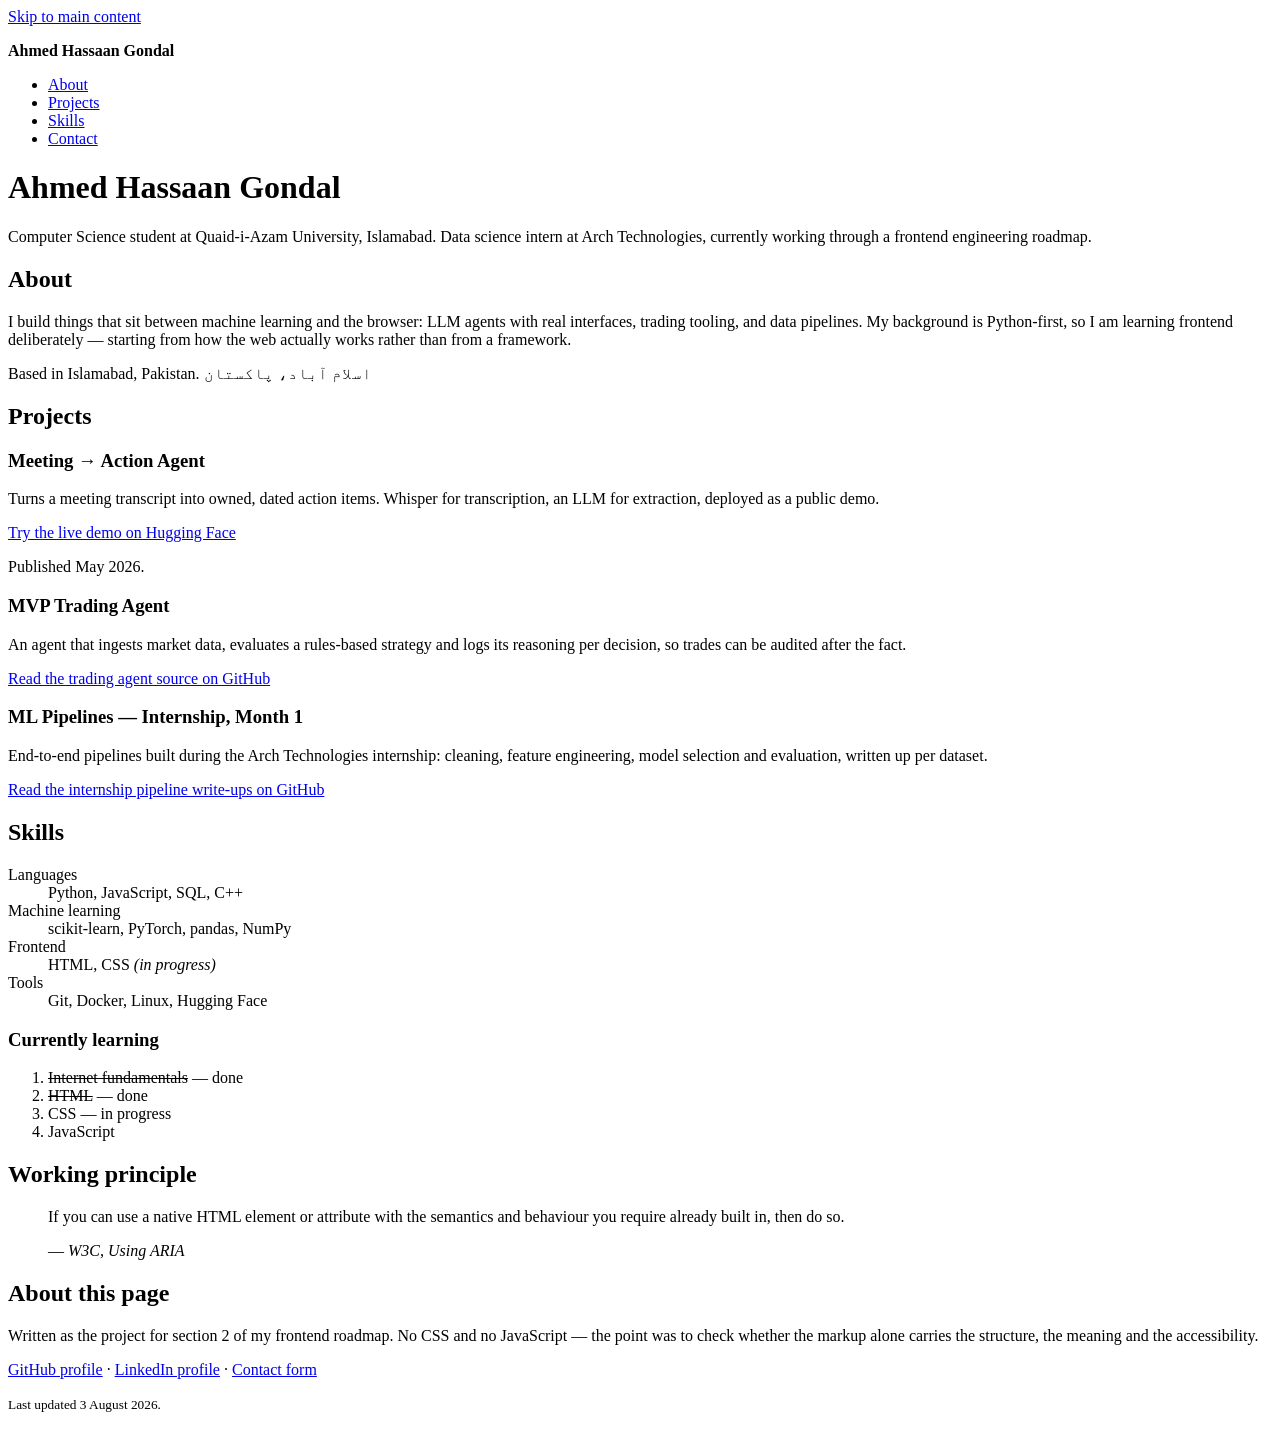
==== 02-html/project-devcard/index.html @ 5aa3e100 "HTML practice: DevCard profile page and contact form Built with HTML only, no CSS or JavaScript. Sem" ====
<!doctype html>
<html lang="en">
<head>
  <meta charset="utf-8">
  <meta name="viewport" content="width=device-width, initial-scale=1">

  <title>Ahmed Hassaan Gondal — Frontend &amp; Machine Learning</title>
  <meta name="description"
        content="CS student at Quaid-i-Azam University and data science intern at Arch Technologies. Projects in LLM agents, trading systems and frontend engineering.">
  <link rel="canonical" href="https://ahm-gondal.github.io/devcard/">

  <!-- Link previews on LinkedIn / WhatsApp / X -->
  <meta property="og:type" content="profile">
  <meta property="og:title" content="Ahmed Hassaan Gondal — Frontend &amp; Machine Learning">
  <meta property="og:description"
        content="CS student at Quaid-i-Azam University and data science intern at Arch Technologies.">
  <meta property="og:url" content="https://ahm-gondal.github.io/devcard/">
  <meta property="og:image" content="https://ahm-gondal.github.io/devcard/preview.png">
  <meta property="og:image:alt" content="Ahmed Hassaan Gondal, developer profile card">
  <meta name="twitter:card" content="summary_large_image">

  <!-- Structured data: tells search engines this page describes a Person -->
  <script type="application/ld+json">
  {
    "@context": "https://schema.org",
    "@type": "Person",
    "name": "Ahmed Hassaan Gondal",
    "jobTitle": "Data Science Intern",
    "worksFor": { "@type": "Organization", "name": "Arch Technologies" },
    "alumniOf": { "@type": "CollegeOrUniversity", "name": "Quaid-i-Azam University, Islamabad" },
    "url": "https://ahm-gondal.github.io/",
    "sameAs": [
      "https://github.com/ahm-gondal",
      "https://www.linkedin.com/in/ahmed-hassaan-gondal-4175a73b6/",
      "https://huggingface.co/ahm-gondal"
    ],
    "knowsAbout": ["Machine Learning", "LLM Agents", "Frontend Engineering", "Python", "JavaScript"]
  }
  </script>
</head>

<body>
  <!-- First focusable element on the page: lets keyboard users jump the nav. -->
  <a href="#main">Skip to main content</a>

  <header>
    <p><strong>Ahmed Hassaan Gondal</strong></p>

    <nav aria-label="Primary">
      <ul>
        <li><a href="#about">About</a></li>
        <li><a href="#projects">Projects</a></li>
        <li><a href="#skills">Skills</a></li>
        <li><a href="contact.html">Contact</a></li>
      </ul>
    </nav>
  </header>

  <!-- Exactly one <main> per page. -->
  <main id="main">
    <h1>Ahmed Hassaan Gondal</h1>
    <p>Computer Science student at Quaid-i-Azam University, Islamabad. Data science
      intern at Arch Technologies, currently working through a frontend engineering
      roadmap.</p>

    <!-- Each <section> is labelled by its own heading via aria-labelledby, so it
         is exposed as a navigable region rather than an anonymous group. -->
    <section id="about" aria-labelledby="about-heading">
      <h2 id="about-heading">About</h2>
      <p>I build things that sit between machine learning and the browser: LLM agents
        with real interfaces, trading tooling, and data pipelines. My background is
        Python-first, so I am learning frontend deliberately — starting from how the
        web actually works rather than from a framework.</p>
      <p>Based in Islamabad, Pakistan.
        <span lang="ur" dir="rtl">اسلام آباد، پاکستان</span>
      </p>
    </section>

    <section id="projects" aria-labelledby="projects-heading">
      <h2 id="projects-heading">Projects</h2>

      <!-- <article>: each project is self-contained and would make sense alone. -->
      <article aria-labelledby="p-meeting">
        <h3 id="p-meeting">Meeting → Action Agent</h3>
        <p>Turns a meeting transcript into owned, dated action items. Whisper for
          transcription, an LLM for extraction, deployed as a public demo.</p>
        <p>
          <a href="https://huggingface.co/spaces/ahm-gondal/meeting-action-agent">
            Try the live demo on Hugging Face
          </a>
        </p>
        <p>Published <time datetime="2026-05">May 2026</time>.</p>
      </article>

      <article aria-labelledby="p-trading">
        <h3 id="p-trading">MVP Trading Agent</h3>
        <p>An agent that ingests market data, evaluates a rules-based strategy and
          logs its reasoning per decision, so trades can be audited after the fact.</p>
        <p>
          <a href="https://github.com/ahm-gondal/mvp-trading-agent">
            Read the trading agent source on GitHub
          </a>
        </p>
      </article>

      <article aria-labelledby="p-pipelines">
        <h3 id="p-pipelines">ML Pipelines — Internship, Month 1</h3>
        <p>End-to-end pipelines built during the Arch Technologies internship:
          cleaning, feature engineering, model selection and evaluation, written up
          per dataset.</p>
        <p>
          <a href="https://github.com/ahm-gondal/data-science-internship-month1">
            Read the internship pipeline write-ups on GitHub
          </a>
        </p>
      </article>
    </section>

    <section id="skills" aria-labelledby="skills-heading">
      <h2 id="skills-heading">Skills</h2>

      <!-- A description list is the honest structure for name/value pairs. -->
      <dl>
        <dt>Languages</dt>
        <dd>Python, JavaScript, SQL, C++</dd>

        <dt>Machine learning</dt>
        <dd>scikit-learn, PyTorch, pandas, NumPy</dd>

        <dt>Frontend</dt>
        <dd>HTML, CSS <em>(in progress)</em></dd>

        <dt>Tools</dt>
        <dd>Git, Docker, Linux, Hugging Face</dd>
      </dl>

      <h3>Currently learning</h3>
      <ol>
        <li><s>Internet fundamentals</s> — done</li>
        <li><s>HTML</s> — done</li>
        <li>CSS — in progress</li>
        <li>JavaScript</li>
      </ol>
    </section>

    <section aria-labelledby="quote-heading">
      <h2 id="quote-heading">Working principle</h2>
      <blockquote cite="https://www.w3.org/TR/using-aria/">
        <p>If you can use a native HTML element or attribute with the semantics and
          behaviour you require already built in, then do so.</p>
        <footer>— <cite>W3C, Using ARIA</cite></footer>
      </blockquote>
    </section>
  </main>

  <!-- Tangential to the page's main content. -->
  <aside aria-labelledby="colophon-heading">
    <h2 id="colophon-heading">About this page</h2>
    <p>Written as the project for section 2 of my frontend roadmap. No CSS and no
      JavaScript — the point was to check whether the markup alone carries the
      structure, the meaning and the accessibility.</p>
  </aside>

  <footer>
    <p>
      <a href="https://github.com/ahm-gondal">GitHub profile</a> ·
      <a href="https://www.linkedin.com/in/ahmed-hassaan-gondal-4175a73b6/">LinkedIn profile</a> ·
      <a href="contact.html">Contact form</a>
    </p>
    <p><small>Last updated <time datetime="2026-08-03">3 August 2026</time>.</small></p>
  </footer>
</body>
</html>
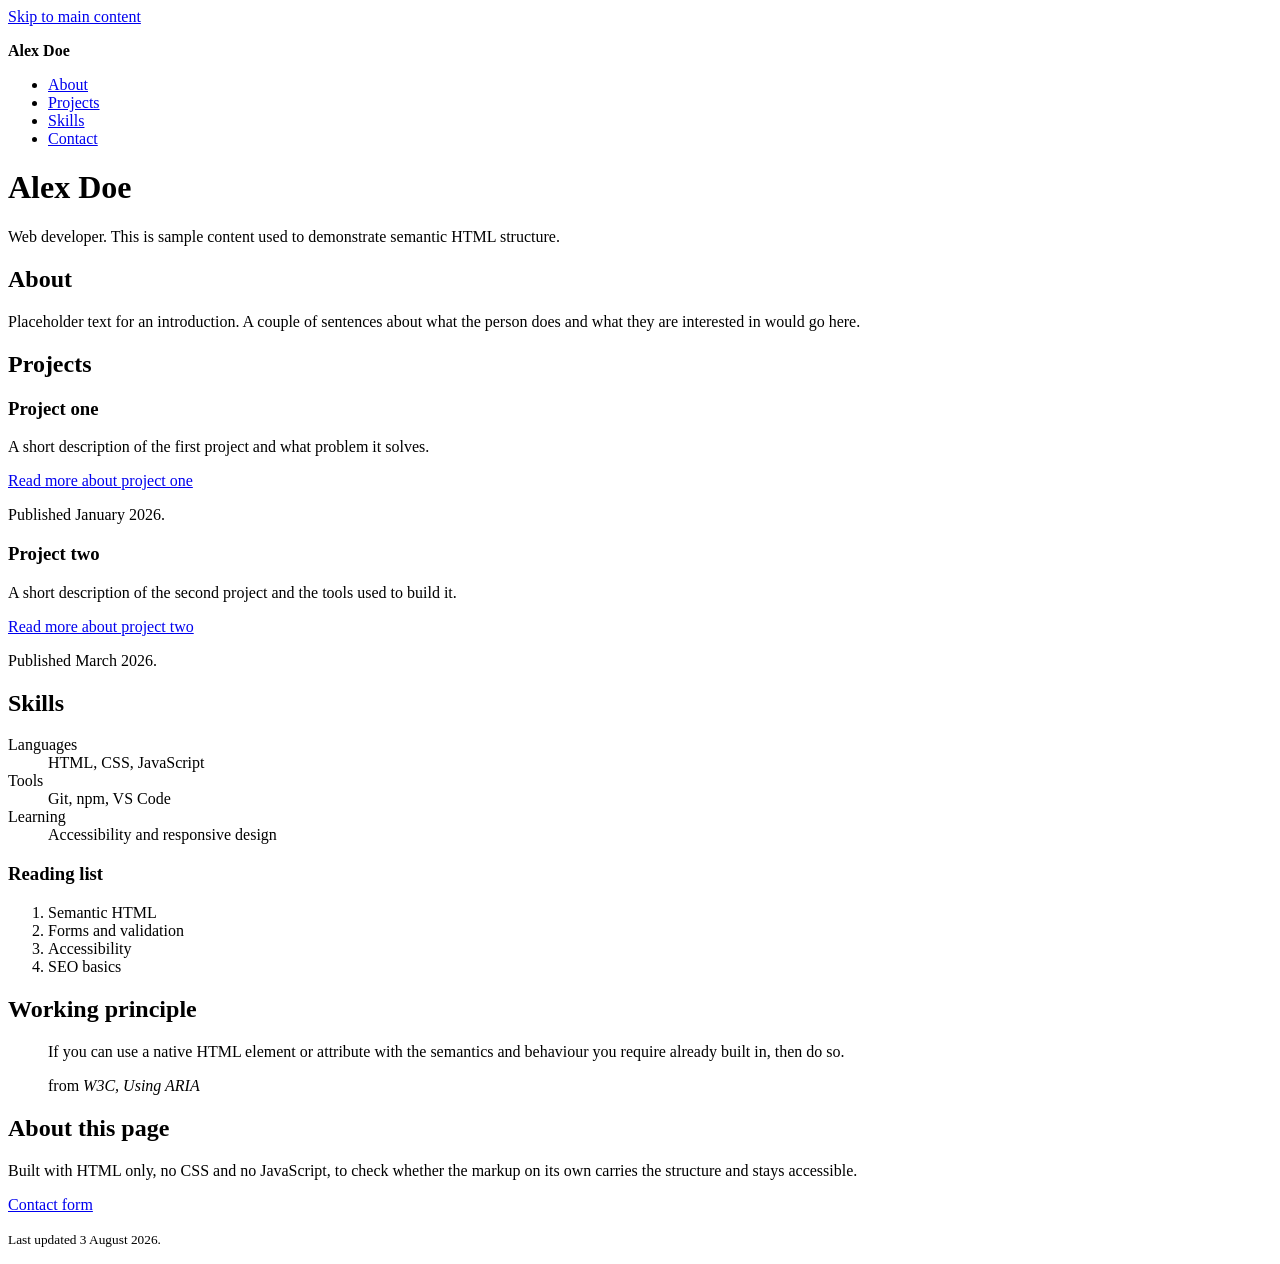
==== commit 4e24f3bd: "Use placeholder content on the profile page instead of my own details" ====
--- a/02-html/project-devcard/index.html
+++ b/02-html/project-devcard/index.html
@@ -4,47 +4,36 @@
   <meta charset="utf-8">
   <meta name="viewport" content="width=device-width, initial-scale=1">
 
-  <title>Ahmed Hassaan Gondal — Frontend &amp; Machine Learning</title>
+  <title>Profile page</title>
   <meta name="description"
-        content="CS student at Quaid-i-Azam University and data science intern at Arch Technologies. Projects in LLM agents, trading systems and frontend engineering.">
-  <link rel="canonical" href="https://ahm-gondal.github.io/devcard/">
+        content="A sample profile page built with semantic HTML only, no CSS and no JavaScript.">
+  <link rel="canonical" href="https://example.com/">
 
-  <!-- Link previews on LinkedIn / WhatsApp / X -->
+  <!-- Controls the preview card when the link is shared. -->
   <meta property="og:type" content="profile">
-  <meta property="og:title" content="Ahmed Hassaan Gondal — Frontend &amp; Machine Learning">
-  <meta property="og:description"
-        content="CS student at Quaid-i-Azam University and data science intern at Arch Technologies.">
-  <meta property="og:url" content="https://ahm-gondal.github.io/devcard/">
-  <meta property="og:image" content="https://ahm-gondal.github.io/devcard/preview.png">
-  <meta property="og:image:alt" content="Ahmed Hassaan Gondal, developer profile card">
-  <meta name="twitter:card" content="summary_large_image">
+  <meta property="og:title" content="Profile page">
+  <meta property="og:description" content="A sample profile page built with semantic HTML.">
+  <meta property="og:url" content="https://example.com/">
 
-  <!-- Structured data: tells search engines this page describes a Person -->
+  <!-- Structured data: tells search engines the page describes a person. -->
   <script type="application/ld+json">
   {
     "@context": "https://schema.org",
     "@type": "Person",
-    "name": "Ahmed Hassaan Gondal",
-    "jobTitle": "Data Science Intern",
-    "worksFor": { "@type": "Organization", "name": "Arch Technologies" },
-    "alumniOf": { "@type": "CollegeOrUniversity", "name": "Quaid-i-Azam University, Islamabad" },
-    "url": "https://ahm-gondal.github.io/",
-    "sameAs": [
-      "https://github.com/ahm-gondal",
-      "https://www.linkedin.com/in/ahmed-hassaan-gondal-4175a73b6/",
-      "https://huggingface.co/ahm-gondal"
-    ],
-    "knowsAbout": ["Machine Learning", "LLM Agents", "Frontend Engineering", "Python", "JavaScript"]
+    "name": "Alex Doe",
+    "jobTitle": "Web Developer",
+    "url": "https://example.com/",
+    "knowsAbout": ["HTML", "CSS", "JavaScript"]
   }
   </script>
 </head>
 
 <body>
-  <!-- First focusable element on the page: lets keyboard users jump the nav. -->
+  <!-- First focusable element on the page, so keyboard users can jump the nav. -->
   <a href="#main">Skip to main content</a>
 
   <header>
-    <p><strong>Ahmed Hassaan Gondal</strong></p>
+    <p><strong>Alex Doe</strong></p>
 
     <nav aria-label="Primary">
       <ul>
@@ -56,90 +45,60 @@
     </nav>
   </header>
 
-  <!-- Exactly one <main> per page. -->
+  <!-- Only one <main> is allowed per page. -->
   <main id="main">
-    <h1>Ahmed Hassaan Gondal</h1>
-    <p>Computer Science student at Quaid-i-Azam University, Islamabad. Data science
-      intern at Arch Technologies, currently working through a frontend engineering
-      roadmap.</p>
+    <h1>Alex Doe</h1>
+    <p>Web developer. This is sample content used to demonstrate semantic HTML
+      structure.</p>
 
-    <!-- Each <section> is labelled by its own heading via aria-labelledby, so it
-         is exposed as a navigable region rather than an anonymous group. -->
+    <!-- Each section is named by its own heading, so it shows up as a labelled
+         region that a screen reader can jump to. -->
     <section id="about" aria-labelledby="about-heading">
       <h2 id="about-heading">About</h2>
-      <p>I build things that sit between machine learning and the browser: LLM agents
-        with real interfaces, trading tooling, and data pipelines. My background is
-        Python-first, so I am learning frontend deliberately — starting from how the
-        web actually works rather than from a framework.</p>
-      <p>Based in Islamabad, Pakistan.
-        <span lang="ur" dir="rtl">اسلام آباد، پاکستان</span>
-      </p>
+      <p>Placeholder text for an introduction. A couple of sentences about what
+        the person does and what they are interested in would go here.</p>
     </section>
 
     <section id="projects" aria-labelledby="projects-heading">
       <h2 id="projects-heading">Projects</h2>
 
-      <!-- <article>: each project is self-contained and would make sense alone. -->
-      <article aria-labelledby="p-meeting">
-        <h3 id="p-meeting">Meeting → Action Agent</h3>
-        <p>Turns a meeting transcript into owned, dated action items. Whisper for
-          transcription, an LLM for extraction, deployed as a public demo.</p>
-        <p>
-          <a href="https://huggingface.co/spaces/ahm-gondal/meeting-action-agent">
-            Try the live demo on Hugging Face
-          </a>
-        </p>
-        <p>Published <time datetime="2026-05">May 2026</time>.</p>
+      <!-- <article> because each project stands on its own. -->
+      <article aria-labelledby="p-one">
+        <h3 id="p-one">Project one</h3>
+        <p>A short description of the first project and what problem it solves.</p>
+        <p><a href="https://example.com/project-one">Read more about project one</a></p>
+        <p>Published <time datetime="2026-01">January 2026</time>.</p>
       </article>
 
-      <article aria-labelledby="p-trading">
-        <h3 id="p-trading">MVP Trading Agent</h3>
-        <p>An agent that ingests market data, evaluates a rules-based strategy and
-          logs its reasoning per decision, so trades can be audited after the fact.</p>
-        <p>
-          <a href="https://github.com/ahm-gondal/mvp-trading-agent">
-            Read the trading agent source on GitHub
-          </a>
-        </p>
-      </article>
-
-      <article aria-labelledby="p-pipelines">
-        <h3 id="p-pipelines">ML Pipelines — Internship, Month 1</h3>
-        <p>End-to-end pipelines built during the Arch Technologies internship:
-          cleaning, feature engineering, model selection and evaluation, written up
-          per dataset.</p>
-        <p>
-          <a href="https://github.com/ahm-gondal/data-science-internship-month1">
-            Read the internship pipeline write-ups on GitHub
-          </a>
-        </p>
+      <article aria-labelledby="p-two">
+        <h3 id="p-two">Project two</h3>
+        <p>A short description of the second project and the tools used to build it.</p>
+        <p><a href="https://example.com/project-two">Read more about project two</a></p>
+        <p>Published <time datetime="2026-03">March 2026</time>.</p>
       </article>
     </section>
 
     <section id="skills" aria-labelledby="skills-heading">
       <h2 id="skills-heading">Skills</h2>
 
-      <!-- A description list is the honest structure for name/value pairs. -->
+      <!-- A description list is the right structure for name and value pairs. -->
       <dl>
         <dt>Languages</dt>
-        <dd>Python, JavaScript, SQL, C++</dd>
-
-        <dt>Machine learning</dt>
-        <dd>scikit-learn, PyTorch, pandas, NumPy</dd>
-
-        <dt>Frontend</dt>
-        <dd>HTML, CSS <em>(in progress)</em></dd>
+        <dd>HTML, CSS, JavaScript</dd>
 
         <dt>Tools</dt>
-        <dd>Git, Docker, Linux, Hugging Face</dd>
+        <dd>Git, npm, VS Code</dd>
+
+        <dt>Learning</dt>
+        <dd>Accessibility and responsive design</dd>
       </dl>
 
-      <h3>Currently learning</h3>
+      <h3>Reading list</h3>
       <ol>
-        <li><s>Internet fundamentals</s> — done</li>
-        <li><s>HTML</s> — done</li>
-        <li>CSS — in progress</li>
-        <li>JavaScript</li>
+        <li>Semantic HTML</li>
+        <li>Forms and validation</li>
+        <li>Accessibility</li>
+        <li>SEO basics</li>
       </ol>
     </section>
 
@@ -148,25 +107,20 @@
       <blockquote cite="https://www.w3.org/TR/using-aria/">
         <p>If you can use a native HTML element or attribute with the semantics and
           behaviour you require already built in, then do so.</p>
-        <footer>— <cite>W3C, Using ARIA</cite></footer>
+        <footer>from <cite>W3C, Using ARIA</cite></footer>
       </blockquote>
     </section>
   </main>
 
-  <!-- Tangential to the page's main content. -->
+  <!-- Content that is related but not part of the main topic. -->
   <aside aria-labelledby="colophon-heading">
     <h2 id="colophon-heading">About this page</h2>
-    <p>Written as the project for section 2 of my frontend roadmap. No CSS and no
-      JavaScript — the point was to check whether the markup alone carries the
-      structure, the meaning and the accessibility.</p>
+    <p>Built with HTML only, no CSS and no JavaScript, to check whether the markup
+      on its own carries the structure and stays accessible.</p>
   </aside>
 
   <footer>
-    <p>
-      <a href="https://github.com/ahm-gondal">GitHub profile</a> ·
-      <a href="https://www.linkedin.com/in/ahmed-hassaan-gondal-4175a73b6/">LinkedIn profile</a> ·
-      <a href="contact.html">Contact form</a>
-    </p>
+    <p><a href="contact.html">Contact form</a></p>
     <p><small>Last updated <time datetime="2026-08-03">3 August 2026</time>.</small></p>
   </footer>
 </body>
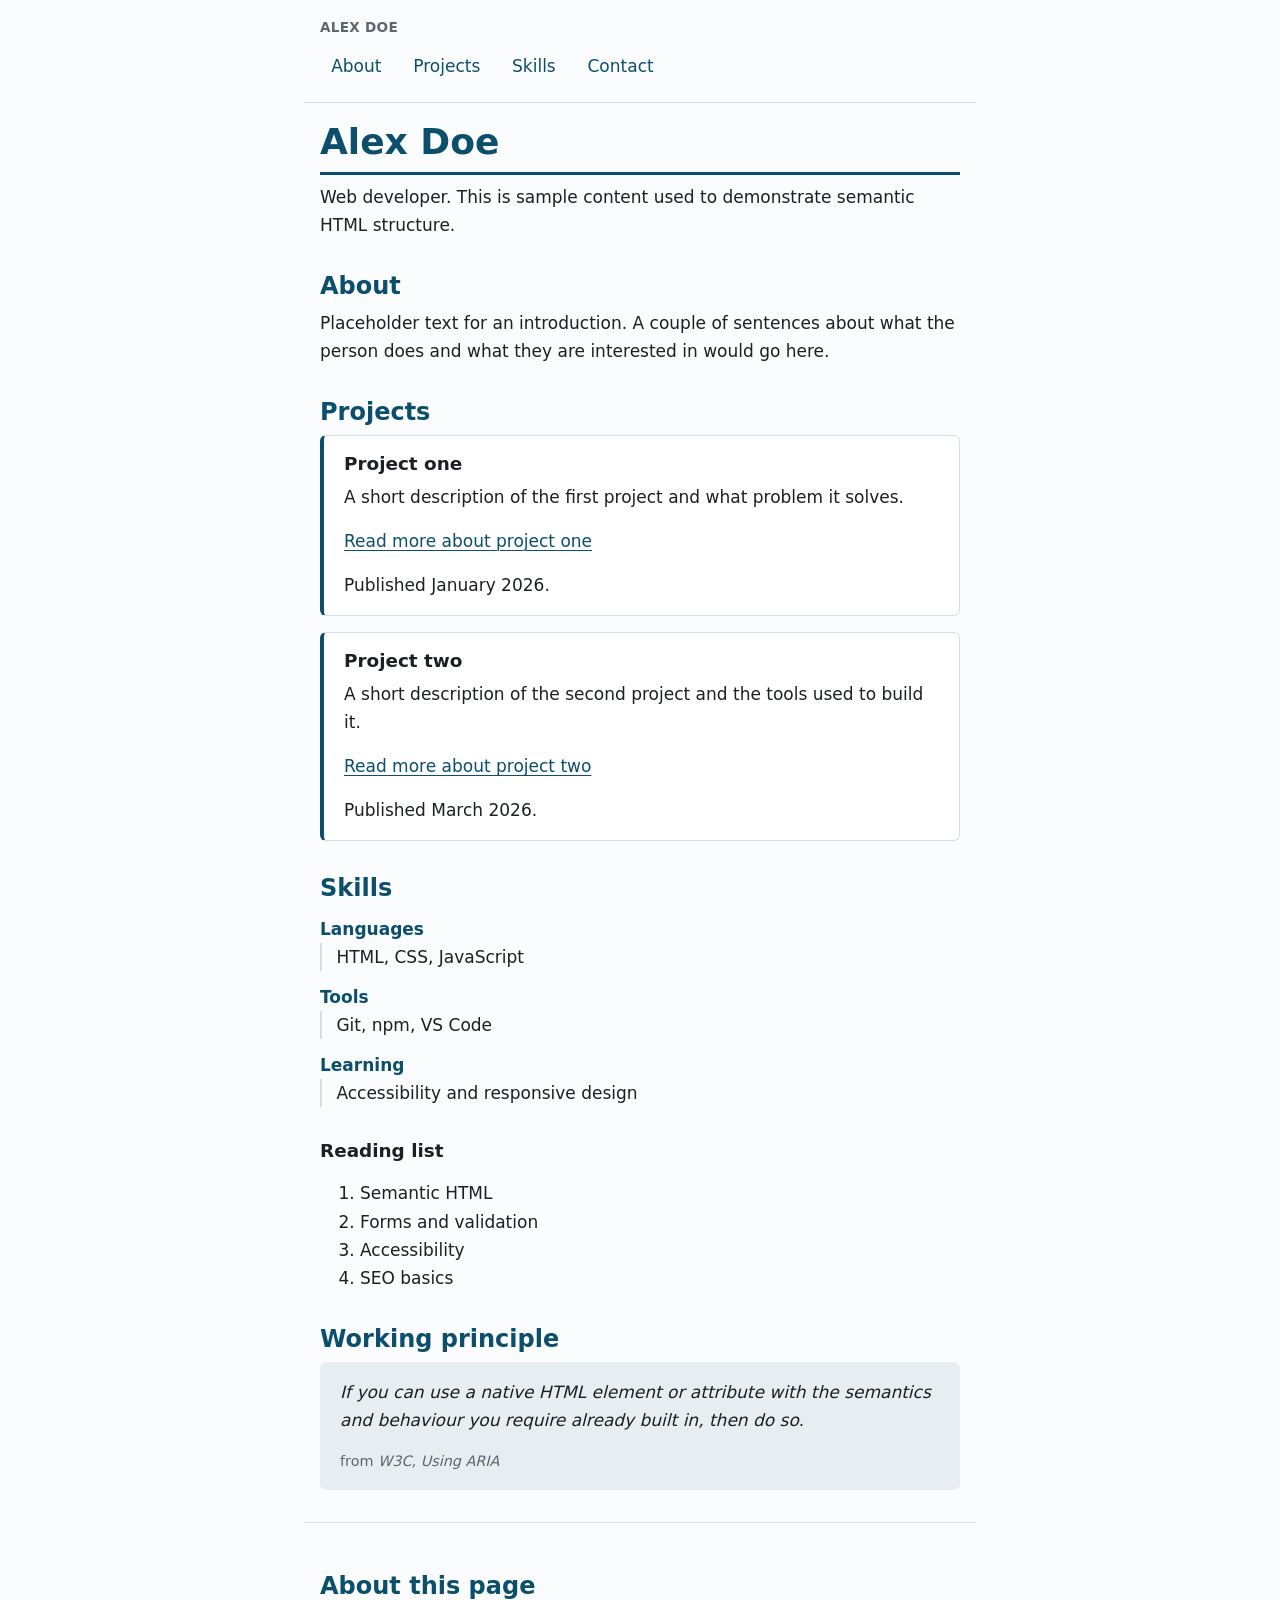
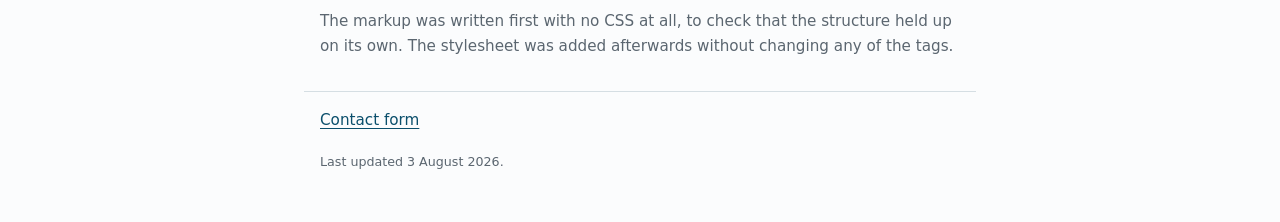
==== commit a7d331b2: "CSS basics: stylesheet for the DevCard pages Selectors, cascade and specificity, box model with bord" ====
--- a/02-html/project-devcard/index.html
+++ b/02-html/project-devcard/index.html
@@ -8,6 +8,7 @@
   <meta name="description"
         content="A sample profile page built with semantic HTML only, no CSS and no JavaScript.">
   <link rel="canonical" href="https://example.com/">
+  <link rel="stylesheet" href="style.css">
 
   <!-- Controls the preview card when the link is shared. -->
   <meta property="og:type" content="profile">
@@ -115,8 +116,9 @@
   <!-- Content that is related but not part of the main topic. -->
   <aside aria-labelledby="colophon-heading">
     <h2 id="colophon-heading">About this page</h2>
-    <p>Built with HTML only, no CSS and no JavaScript, to check whether the markup
-      on its own carries the structure and stays accessible.</p>
+    <p>The markup was written first with no CSS at all, to check that the structure
+      held up on its own. The stylesheet was added afterwards without changing any
+      of the tags.</p>
   </aside>
 
   <footer>
--- a/02-html/project-devcard/style.css
+++ b/02-html/project-devcard/style.css
@@ -0,0 +1,378 @@
+/* ==========================================================================
+   Stylesheet for the DevCard pages.
+
+   Section 3 of the roadmap, first half: CSS fundamentals only.
+   No flexbox, no grid, no media queries yet, those come with layouts and
+   responsive design. Everything here is selectors, the cascade, the box
+   model, units, colour and typography.
+
+   The HTML was not restructured to make this work. The only change to the
+   markup was adding the <link> tag in <head>.
+   ========================================================================== */
+
+
+/* --------------------------------------------------------------------------
+   1. Custom properties
+
+   Declared on :root so every element inherits them. One place to change a
+   colour instead of hunting through the file.
+   -------------------------------------------------------------------------- */
+
+:root {
+  --ink:        #1c1f23;   /* body text */
+  --ink-soft:   #5b6670;   /* secondary text */
+  --accent:     #0b4f6c;   /* headings and links */
+  --accent-dim: #e7eef2;   /* tinted backgrounds */
+  --line:       #d5dee3;   /* borders and rules */
+  --page:       #fbfcfd;
+  --card:       #ffffff;
+
+  --space:      1rem;
+  --radius:     6px;
+}
+
+
+/* --------------------------------------------------------------------------
+   2. Box model reset
+
+   By default width means the CONTENT width, so padding and border get added
+   on top and boxes end up wider than the number you wrote. border-box makes
+   width mean the whole visible box. Applied to everything through the
+   universal selector plus both pseudo-elements.
+   -------------------------------------------------------------------------- */
+
+*,
+*::before,
+*::after {
+  box-sizing: border-box;
+}
+
+body {
+  margin: 0;                    /* browsers ship with a default 8px margin */
+}
+
+
+/* --------------------------------------------------------------------------
+   3. Typography
+
+   Font properties are inherited, so setting them once on body covers almost
+   everything. Form controls are the exception, they do not inherit fonts,
+   which is handled further down.
+
+   rem is used for sizes because it is relative to the root font size and
+   respects the user's browser setting. px would ignore it.
+   -------------------------------------------------------------------------- */
+
+body {
+  font-family: "Segoe UI", system-ui, -apple-system, Arial, sans-serif;
+  font-size: 1.0625rem;         /* 17px at the default root size */
+  line-height: 1.65;            /* unitless, so children scale from their own size */
+  color: var(--ink);
+  background-color: var(--page);
+}
+
+/* The <main> is a plain block, so auto side margins centre it and max-width
+   caps the line length. Around 70 characters per line is comfortable to read. */
+main,
+header,
+aside,
+body > footer {
+  max-width: 42rem;
+  margin-left: auto;
+  margin-right: auto;
+  padding-left: var(--space);
+  padding-right: var(--space);
+}
+
+h1, h2, h3 {
+  color: var(--accent);
+  line-height: 1.25;
+  margin-top: 2rem;
+  margin-bottom: 0.5rem;
+}
+
+h1 {
+  font-size: 2.25rem;
+  margin-top: 1rem;
+  padding-bottom: 0.5rem;
+  border-bottom: 3px solid var(--accent);
+}
+
+h2 { font-size: 1.5rem; }
+h3 { font-size: 1.15rem; color: var(--ink); }
+
+p {
+  margin-top: 0;
+  margin-bottom: var(--space);
+}
+
+small {
+  color: var(--ink-soft);
+}
+
+
+/* --------------------------------------------------------------------------
+   4. Links
+
+   Order matters here because all four have the same specificity, so the last
+   matching rule wins. LVHA: link, visited, hover, active.
+   -------------------------------------------------------------------------- */
+
+a {
+  color: var(--accent);
+  text-decoration-thickness: 1px;
+  text-underline-offset: 3px;
+}
+
+a:hover {
+  background-color: var(--accent-dim);
+}
+
+/* :focus-visible only shows the ring for keyboard users, not on mouse clicks.
+   Never remove the outline without putting something back. */
+a:focus-visible,
+button:focus-visible,
+input:focus-visible,
+select:focus-visible,
+textarea:focus-visible {
+  outline: 3px solid var(--accent);
+  outline-offset: 2px;
+}
+
+/* The skip link is pulled off screen and comes back only when focused.
+   display: none would remove it from the tab order entirely. */
+body > a[href="#main"] {
+  position: absolute;
+  left: -9999px;
+}
+
+body > a[href="#main"]:focus {
+  position: static;
+  display: inline-block;
+  margin: var(--space);
+  padding: 0.5rem 1rem;
+  background-color: var(--accent);
+  color: #fff;
+  border-radius: var(--radius);
+}
+
+
+/* --------------------------------------------------------------------------
+   5. Header and navigation
+
+   No flexbox yet. display: inline-block turns each list item into a box that
+   sits on the same line but still accepts padding and margins.
+   -------------------------------------------------------------------------- */
+
+header {
+  padding-top: var(--space);
+  padding-bottom: var(--space);
+  border-bottom: 1px solid var(--line);
+}
+
+header > p {
+  margin-bottom: 0.5rem;
+  letter-spacing: 0.02em;
+  text-transform: uppercase;
+  font-size: 0.85rem;
+  color: var(--ink-soft);
+}
+
+nav ul {
+  list-style: none;
+  margin: 0;
+  padding: 0;
+}
+
+nav li {
+  display: inline-block;
+  margin-right: 0.25rem;
+}
+
+nav a {
+  display: inline-block;
+  padding: 0.35rem 0.7rem;
+  border-radius: var(--radius);
+  text-decoration: none;
+}
+
+nav a:hover {
+  background-color: var(--accent-dim);
+}
+
+/* Attribute selector. aria-current="page" is already in the HTML for
+   accessibility, so it can be styled directly without adding a class. */
+nav a[aria-current="page"] {
+  background-color: var(--accent);
+  color: #fff;
+}
+
+
+/* --------------------------------------------------------------------------
+   6. Sections, articles and quotes
+   -------------------------------------------------------------------------- */
+
+section {
+  margin-bottom: 2rem;
+}
+
+article {
+  background-color: var(--card);
+  border: 1px solid var(--line);
+  border-left: 4px solid var(--accent);
+  border-radius: var(--radius);
+  padding: var(--space) 1.25rem;
+  margin-bottom: var(--space);
+}
+
+article h3 {
+  margin-top: 0;
+}
+
+/* Collapses the gap left by the last paragraph inside a padded box. */
+article p:last-child {
+  margin-bottom: 0;
+}
+
+blockquote {
+  margin: 0;
+  padding: var(--space) 1.25rem;
+  background-color: var(--accent-dim);
+  border-radius: var(--radius);
+  font-style: italic;
+}
+
+blockquote footer {
+  font-style: normal;
+  font-size: 0.9rem;
+  color: var(--ink-soft);
+}
+
+/* Description list: the term is the label, the definition is the value. */
+dl {
+  margin: 0 0 var(--space);
+}
+
+dt {
+  font-weight: 600;
+  color: var(--accent);
+  margin-top: 0.75rem;
+}
+
+dd {
+  margin-left: 0;
+  padding-left: 0.9rem;
+  border-left: 2px solid var(--line);
+}
+
+aside {
+  margin-top: 2rem;
+  padding-top: var(--space);
+  padding-bottom: var(--space);
+  border-top: 1px solid var(--line);
+  color: var(--ink-soft);
+  font-size: 0.95rem;
+}
+
+body > footer {
+  padding-top: var(--space);
+  padding-bottom: 2rem;
+  border-top: 1px solid var(--line);
+  font-size: 0.95rem;
+}
+
+
+/* --------------------------------------------------------------------------
+   7. Forms
+
+   Form controls do not inherit font settings from body, they use the
+   operating system font instead, so it has to be set explicitly.
+   -------------------------------------------------------------------------- */
+
+input,
+select,
+textarea,
+button {
+  font: inherit;
+  color: inherit;
+}
+
+fieldset {
+  border: 1px solid var(--line);
+  border-radius: var(--radius);
+  padding: var(--space) 1.25rem;
+  margin: 0 0 1.25rem;
+  background-color: var(--card);
+}
+
+legend {
+  padding: 0 0.5rem;
+  font-weight: 600;
+  color: var(--accent);
+}
+
+label {
+  display: inline-block;        /* gives the label its own line and spacing */
+  margin-bottom: 0.25rem;
+}
+
+input[type="text"],
+input[type="email"],
+input[type="tel"],
+select,
+textarea {
+  display: block;
+  width: 100%;
+  padding: 0.5rem 0.65rem;
+  border: 1px solid var(--line);
+  border-radius: var(--radius);
+  background-color: #fff;
+}
+
+textarea {
+  resize: vertical;             /* stops users dragging it wider than the page */
+  min-height: 8rem;
+}
+
+/* Checkboxes and radios stay inline with their label. */
+input[type="checkbox"],
+input[type="radio"] {
+  margin-right: 0.4rem;
+}
+
+input[type="checkbox"] + label,
+input[type="radio"] + label {
+  display: inline;
+  font-weight: normal;
+}
+
+/* :user-invalid only matches after the user has interacted with the field or
+   tried to submit. Plain :invalid would turn empty required fields red before
+   anyone has typed a character. */
+input:user-invalid,
+textarea:user-invalid {
+  border-color: #b3261e;
+  background-color: #fdf3f2;
+}
+
+button {
+  padding: 0.55rem 1.1rem;
+  border: 1px solid var(--accent);
+  border-radius: var(--radius);
+  background-color: var(--accent);
+  color: #fff;
+  cursor: pointer;
+}
+
+button:hover {
+  background-color: #093d54;
+}
+
+button[type="reset"] {
+  background-color: transparent;
+  color: var(--accent);
+}
+
+button[type="reset"]:hover {
+  background-color: var(--accent-dim);
+}
